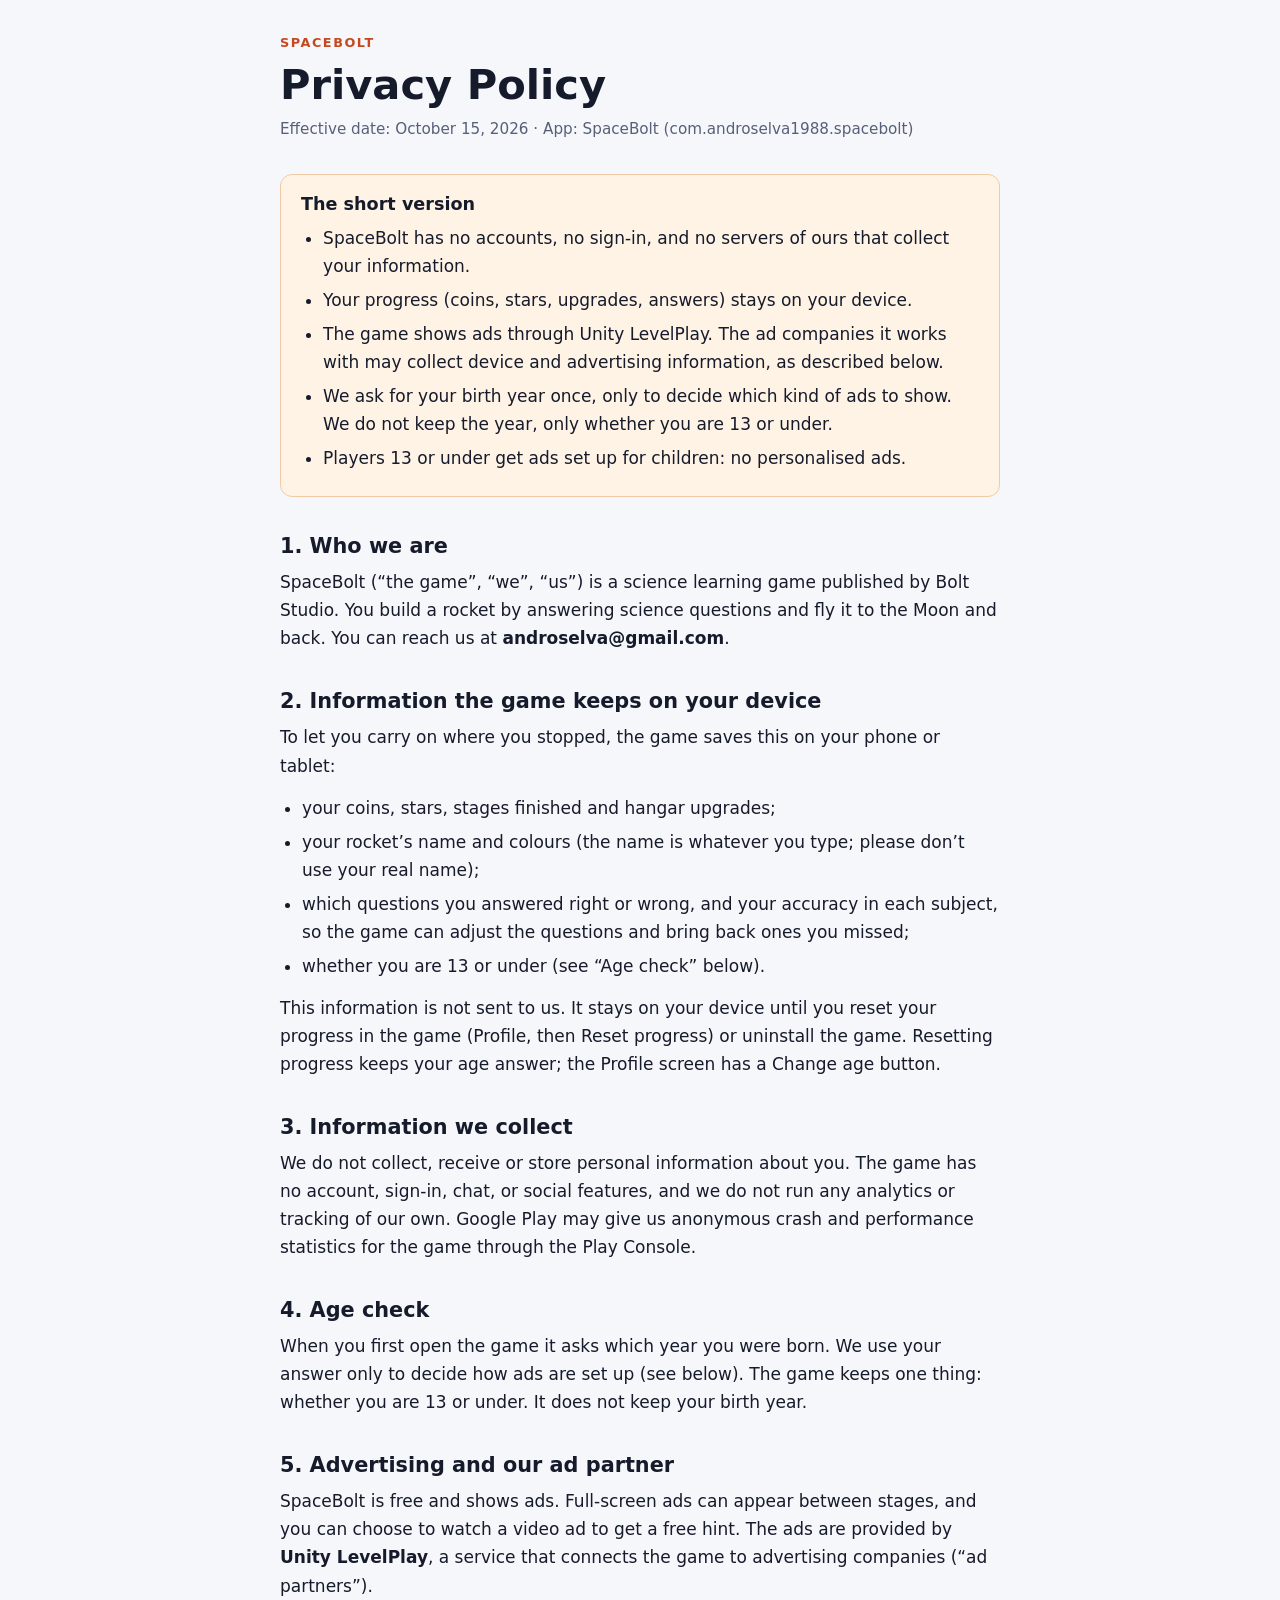
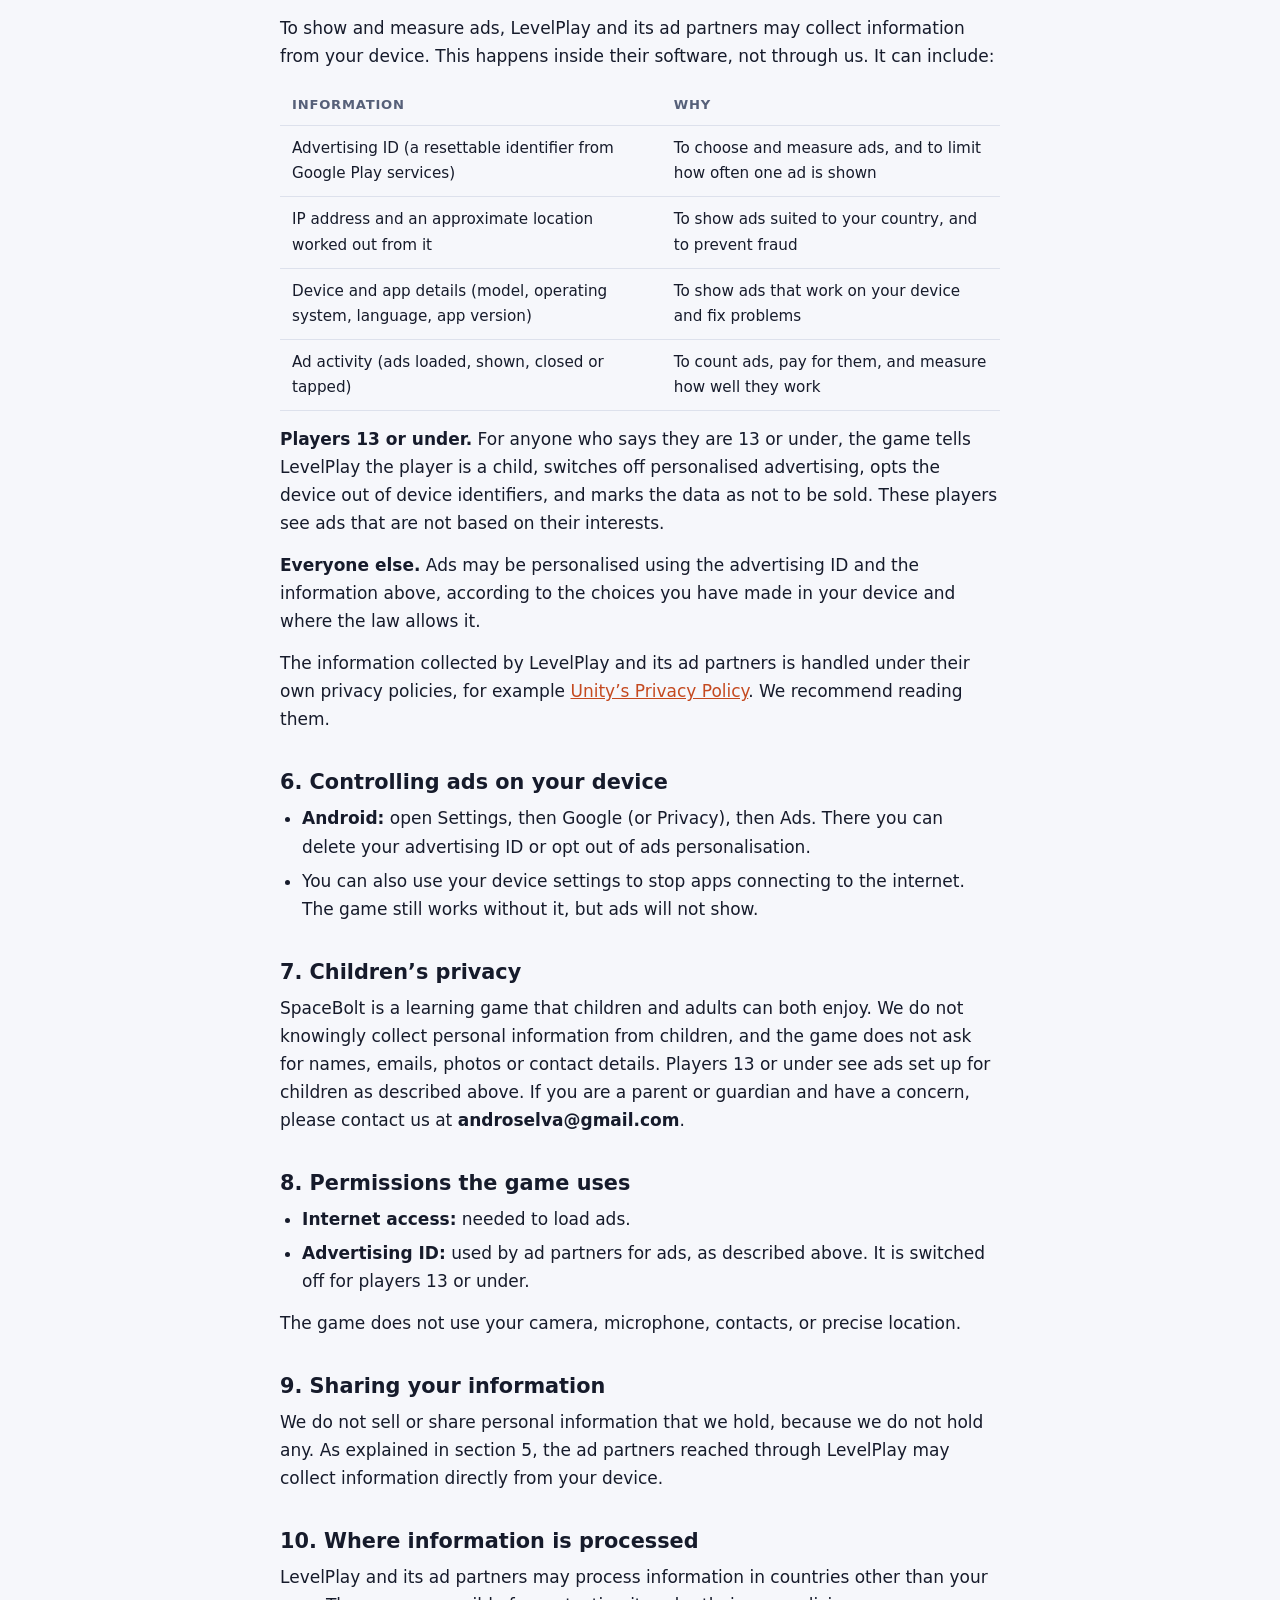
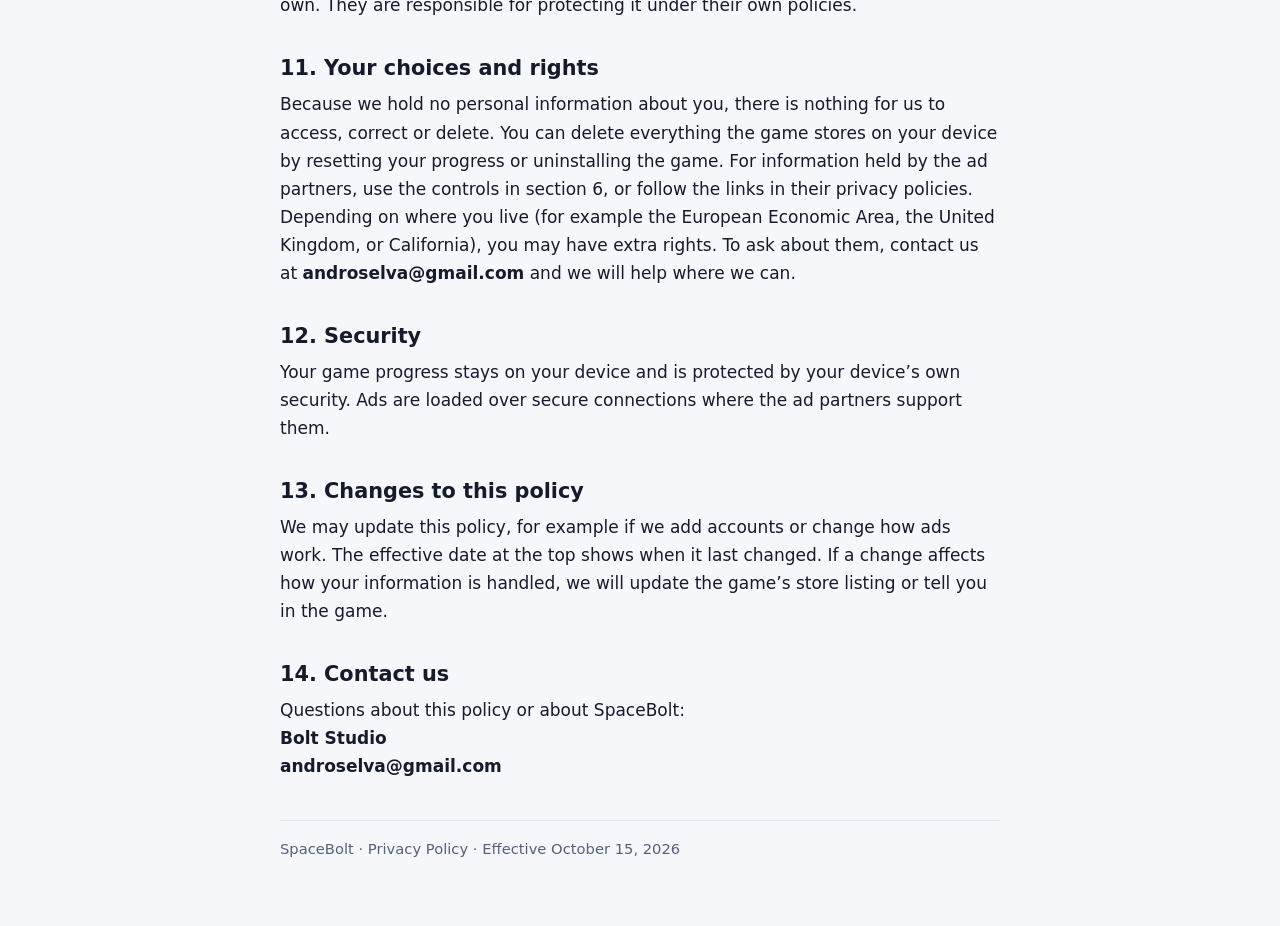
==== spacebolt-privacy-policy.html @ 2b7ae3f5 "Create spacebolt-privacy-policy.html" ====
<!doctype html>
<html lang="en">
<head>
<meta charset="utf-8">
<meta name="viewport" content="width=device-width, initial-scale=1">
<title>SpaceBolt Privacy Policy</title>
<meta name="description" content="How SpaceBolt, a science learning game, handles information.">
<style>
  :root {
    --bg: #f6f7fb;
    --card: #ffffff;
    --fg: #161b2b;
    --muted: #566079;
    --line: #dde1ec;
    --accent: #c4491f;
    --note: #fff3e6;
    --note-line: #f1c9a4;
  }
  @media (prefers-color-scheme: dark) {
    :root {
      --bg: #0c1019;
      --card: #131928;
      --fg: #e8ebf4;
      --muted: #a0a9c0;
      --line: #263049;
      --accent: #ff9a63;
      --note: #1d2436;
      --note-line: #34405e;
    }
  }
  * { box-sizing: border-box; }
  html { -webkit-text-size-adjust: 100%; }
  body {
    margin: 0;
    background: var(--bg);
    color: var(--fg);
    font: 17px/1.65 system-ui, -apple-system, "Segoe UI", Roboto, "Helvetica Neue", Arial, sans-serif;
  }
  main {
    max-width: 760px;
    margin: 0 auto;
    padding: 32px 20px 64px;
  }
  header { padding-bottom: 8px; }
  .eyebrow {
    margin: 0 0 8px;
    font-size: 0.8rem;
    letter-spacing: 0.12em;
    text-transform: uppercase;
    color: var(--accent);
    font-weight: 600;
  }
  h1 { margin: 0 0 8px; font-size: clamp(1.9rem, 6vw, 2.6rem); line-height: 1.15; }
  h2 { margin: 36px 0 8px; font-size: 1.3rem; line-height: 1.3; }
  p, li { max-width: 68ch; }
  p { margin: 0 0 14px; }
  ul { margin: 0 0 14px; padding-left: 1.3em; }
  li { margin-bottom: 6px; }
  a { color: var(--accent); }
  a:focus-visible { outline: 2px solid var(--accent); outline-offset: 2px; }
  .meta { color: var(--muted); margin: 0; font-size: 0.95rem; }
  .summary {
    margin: 24px 0 0;
    padding: 18px 20px;
    background: var(--note);
    border: 1px solid var(--note-line);
    border-radius: 12px;
  }
  .summary h2 { margin-top: 0; font-size: 1.1rem; }
  .summary ul { margin-bottom: 0; }
  .table-wrap { overflow-x: auto; margin: 0 0 14px; }
  table { border-collapse: collapse; width: 100%; min-width: 480px; font-size: 0.95rem; }
  th, td { text-align: left; vertical-align: top; padding: 10px 12px; border-bottom: 1px solid var(--line); }
  th { color: var(--muted); font-weight: 600; font-size: 0.82rem; letter-spacing: 0.06em; text-transform: uppercase; }
  footer { margin-top: 40px; padding-top: 16px; border-top: 1px solid var(--line); color: var(--muted); font-size: 0.92rem; }
</style>
</head>
<body>
<main>
  <header>
    <p class="eyebrow">SpaceBolt</p>
    <h1>Privacy Policy</h1>
    <p class="meta">Effective date: October 15, 2026 &middot; App: SpaceBolt (com.androselva1988.spacebolt)</p>
  </header>

  <section class="summary" aria-labelledby="summary">
    <h2 id="summary">The short version</h2>
    <ul>
      <li>SpaceBolt has no accounts, no sign-in, and no servers of ours that collect your information.</li>
      <li>Your progress (coins, stars, upgrades, answers) stays on your device.</li>
      <li>The game shows ads through Unity LevelPlay. The ad companies it works with may collect device and advertising information, as described below.</li>
      <li>We ask for your birth year once, only to decide which kind of ads to show. We do not keep the year, only whether you are 13 or under.</li>
      <li>Players 13 or under get ads set up for children: no personalised ads.</li>
    </ul>
  </section>

  <h2>1. Who we are</h2>
  <p>SpaceBolt (&ldquo;the game&rdquo;, &ldquo;we&rdquo;, &ldquo;us&rdquo;) is a science learning game published by Bolt Studio. You build a rocket by answering science questions and fly it to the Moon and back. You can reach us at <strong>androselva@gmail.com</strong>.</p>

  <h2>2. Information the game keeps on your device</h2>
  <p>To let you carry on where you stopped, the game saves this on your phone or tablet:</p>
  <ul>
    <li>your coins, stars, stages finished and hangar upgrades;</li>
    <li>your rocket&rsquo;s name and colours (the name is whatever you type; please don&rsquo;t use your real name);</li>
    <li>which questions you answered right or wrong, and your accuracy in each subject, so the game can adjust the questions and bring back ones you missed;</li>
    <li>whether you are 13 or under (see &ldquo;Age check&rdquo; below).</li>
  </ul>
  <p>This information is not sent to us. It stays on your device until you reset your progress in the game (Profile, then Reset progress) or uninstall the game. Resetting progress keeps your age answer; the Profile screen has a Change age button.</p>

  <h2>3. Information we collect</h2>
  <p>We do not collect, receive or store personal information about you. The game has no account, sign-in, chat, or social features, and we do not run any analytics or tracking of our own. Google Play may give us anonymous crash and performance statistics for the game through the Play Console.</p>

  <h2>4. Age check</h2>
  <p>When you first open the game it asks which year you were born. We use your answer only to decide how ads are set up (see below). The game keeps one thing: whether you are 13 or under. It does not keep your birth year.</p>

  <h2>5. Advertising and our ad partner</h2>
  <p>SpaceBolt is free and shows ads. Full-screen ads can appear between stages, and you can choose to watch a video ad to get a free hint. The ads are provided by <strong>Unity LevelPlay</strong>, a service that connects the game to advertising companies (&ldquo;ad partners&rdquo;).</p>
  <p>To show and measure ads, LevelPlay and its ad partners may collect information from your device. This happens inside their software, not through us. It can include:</p>
  <div class="table-wrap">
    <table>
      <thead>
        <tr><th>Information</th><th>Why</th></tr>
      </thead>
      <tbody>
        <tr><td>Advertising ID (a resettable identifier from Google Play services)</td><td>To choose and measure ads, and to limit how often one ad is shown</td></tr>
        <tr><td>IP address and an approximate location worked out from it</td><td>To show ads suited to your country, and to prevent fraud</td></tr>
        <tr><td>Device and app details (model, operating system, language, app version)</td><td>To show ads that work on your device and fix problems</td></tr>
        <tr><td>Ad activity (ads loaded, shown, closed or tapped)</td><td>To count ads, pay for them, and measure how well they work</td></tr>
      </tbody>
    </table>
  </div>

  <p><strong>Players 13 or under.</strong> For anyone who says they are 13 or under, the game tells LevelPlay the player is a child, switches off personalised advertising, opts the device out of device identifiers, and marks the data as not to be sold. These players see ads that are not based on their interests.</p>
  <p><strong>Everyone else.</strong> Ads may be personalised using the advertising ID and the information above, according to the choices you have made in your device and where the law allows it.</p>
  <p>The information collected by LevelPlay and its ad partners is handled under their own privacy policies, for example <a href="https://unity.com/legal/privacy-policy" target="_blank" rel="noopener noreferrer">Unity&rsquo;s Privacy Policy</a>. We recommend reading them.</p>

  <h2>6. Controlling ads on your device</h2>
  <ul>
    <li><strong>Android:</strong> open Settings, then Google (or Privacy), then Ads. There you can delete your advertising ID or opt out of ads personalisation.</li>
    <li>You can also use your device settings to stop apps connecting to the internet. The game still works without it, but ads will not show.</li>
  </ul>

  <h2>7. Children&rsquo;s privacy</h2>
  <p>SpaceBolt is a learning game that children and adults can both enjoy. We do not knowingly collect personal information from children, and the game does not ask for names, emails, photos or contact details. Players 13 or under see ads set up for children as described above. If you are a parent or guardian and have a concern, please contact us at <strong>androselva@gmail.com</strong>.</p>

  <h2>8. Permissions the game uses</h2>
  <ul>
    <li><strong>Internet access:</strong> needed to load ads.</li>
    <li><strong>Advertising ID:</strong> used by ad partners for ads, as described above. It is switched off for players 13 or under.</li>
  </ul>
  <p>The game does not use your camera, microphone, contacts, or precise location.</p>

  <h2>9. Sharing your information</h2>
  <p>We do not sell or share personal information that we hold, because we do not hold any. As explained in section 5, the ad partners reached through LevelPlay may collect information directly from your device.</p>

  <h2>10. Where information is processed</h2>
  <p>LevelPlay and its ad partners may process information in countries other than your own. They are responsible for protecting it under their own policies.</p>

  <h2>11. Your choices and rights</h2>
  <p>Because we hold no personal information about you, there is nothing for us to access, correct or delete. You can delete everything the game stores on your device by resetting your progress or uninstalling the game. For information held by the ad partners, use the controls in section 6, or follow the links in their privacy policies. Depending on where you live (for example the European Economic Area, the United Kingdom, or California), you may have extra rights. To ask about them, contact us at <strong>androselva@gmail.com</strong> and we will help where we can.</p>

  <h2>12. Security</h2>
  <p>Your game progress stays on your device and is protected by your device&rsquo;s own security. Ads are loaded over secure connections where the ad partners support them.</p>

  <h2>13. Changes to this policy</h2>
  <p>We may update this policy, for example if we add accounts or change how ads work. The effective date at the top shows when it last changed. If a change affects how your information is handled, we will update the game&rsquo;s store listing or tell you in the game.</p>

  <h2>14. Contact us</h2>
  <p>Questions about this policy or about SpaceBolt:<br><strong>Bolt Studio</strong><br><strong>androselva@gmail.com</strong></p>

  <footer>SpaceBolt &middot; Privacy Policy &middot; Effective October 15, 2026</footer>
</main>
</body>
</html>
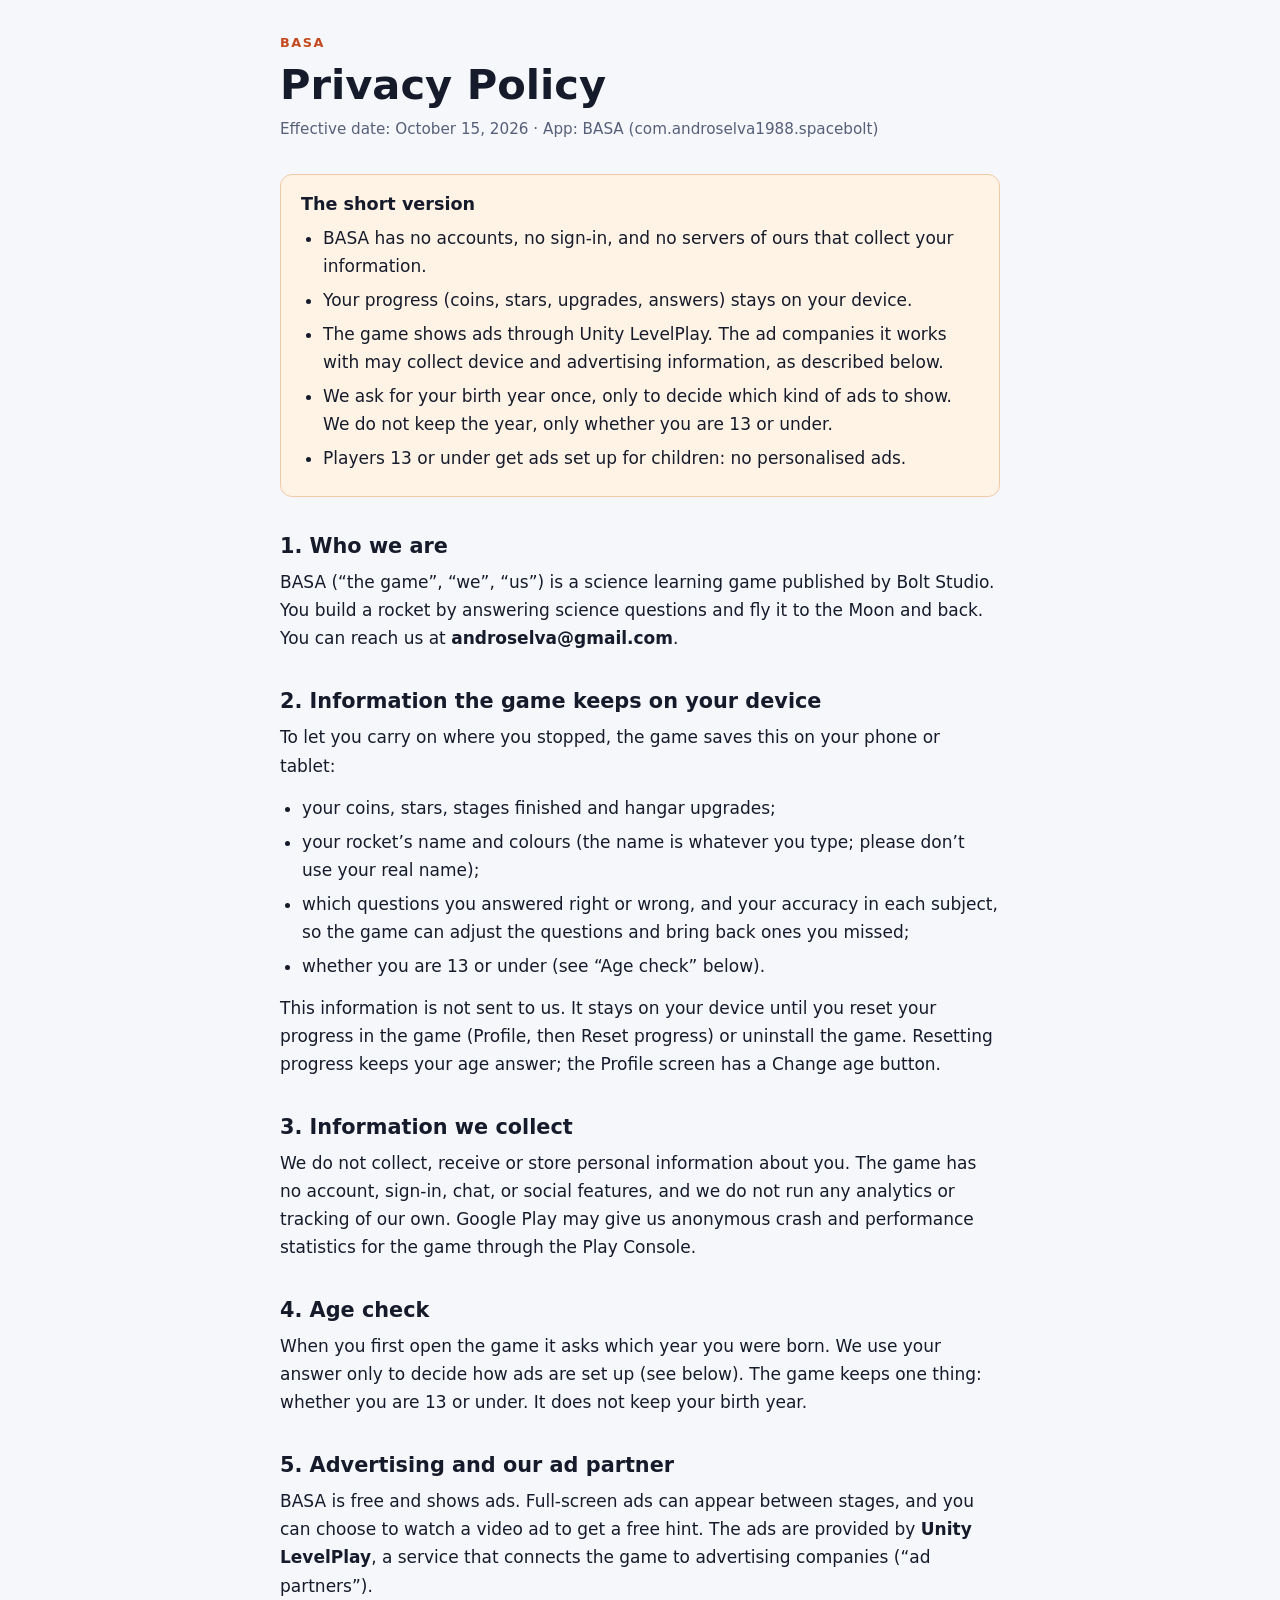
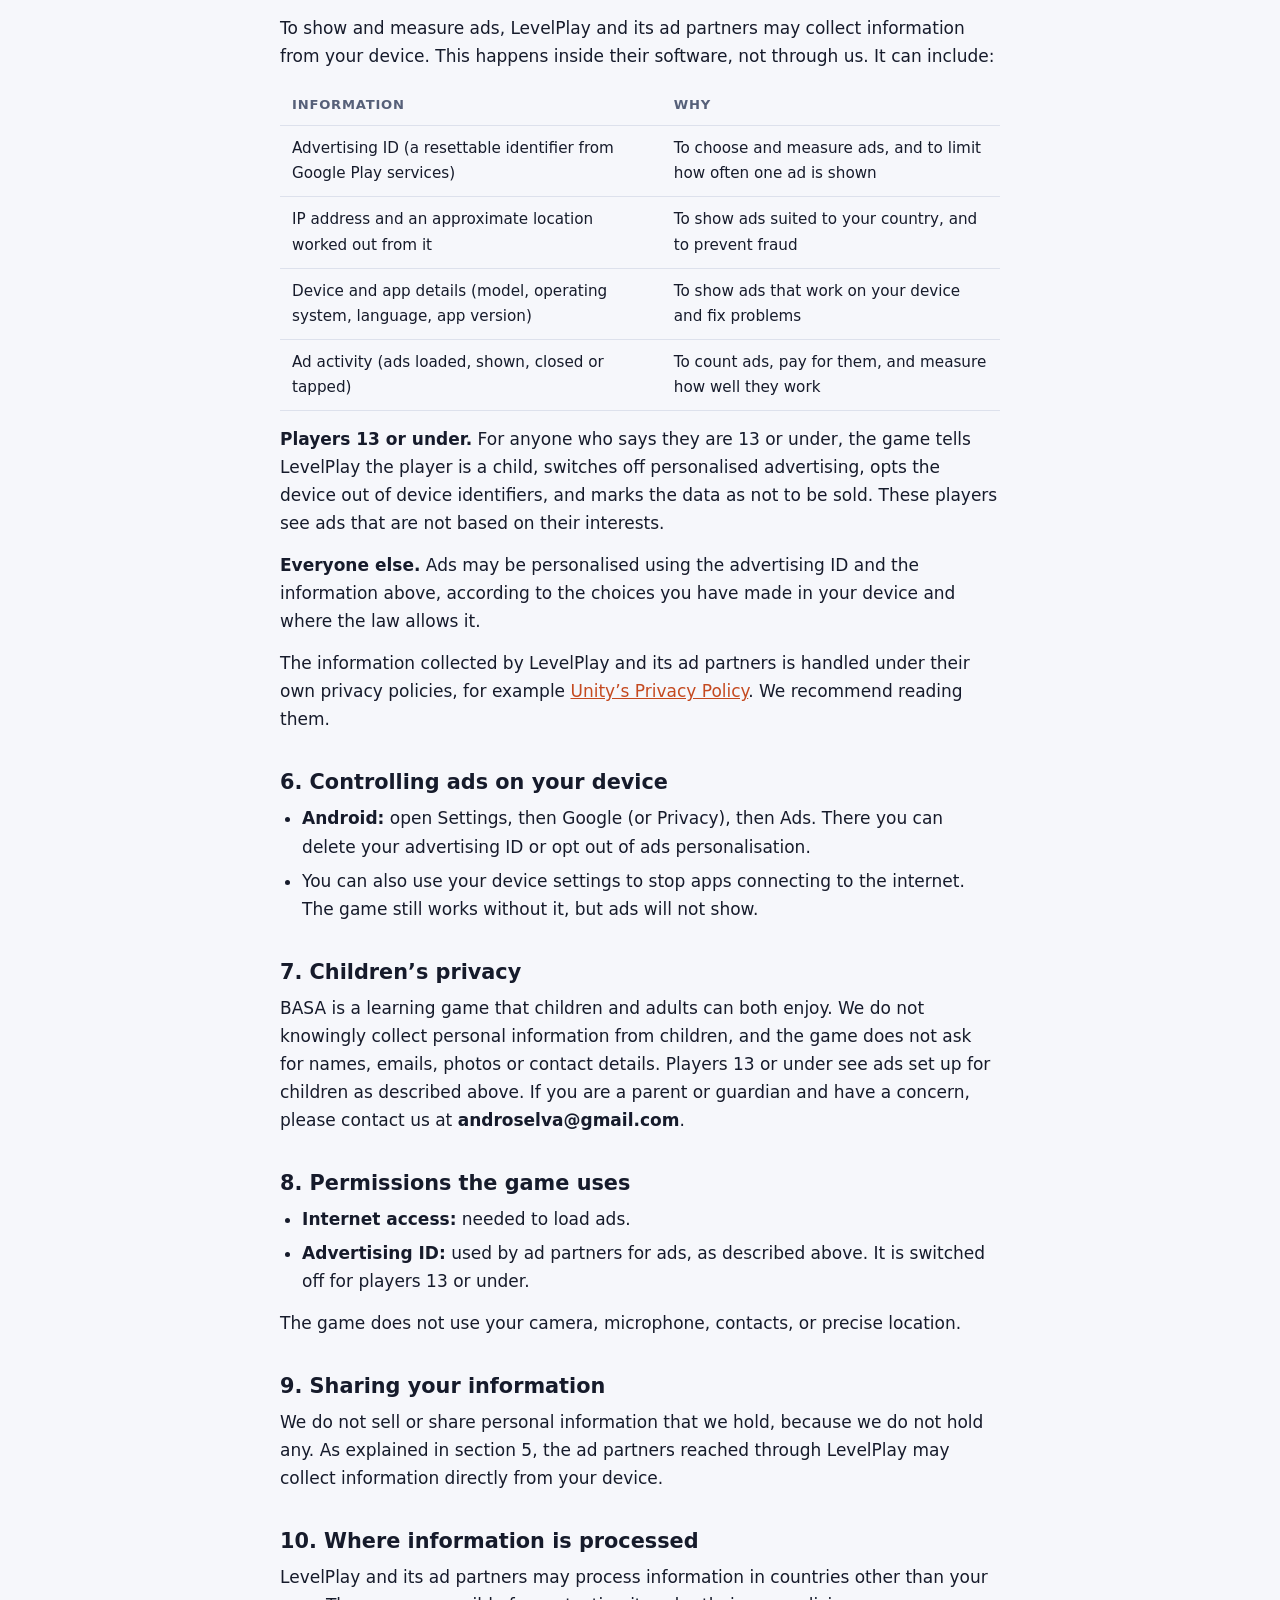
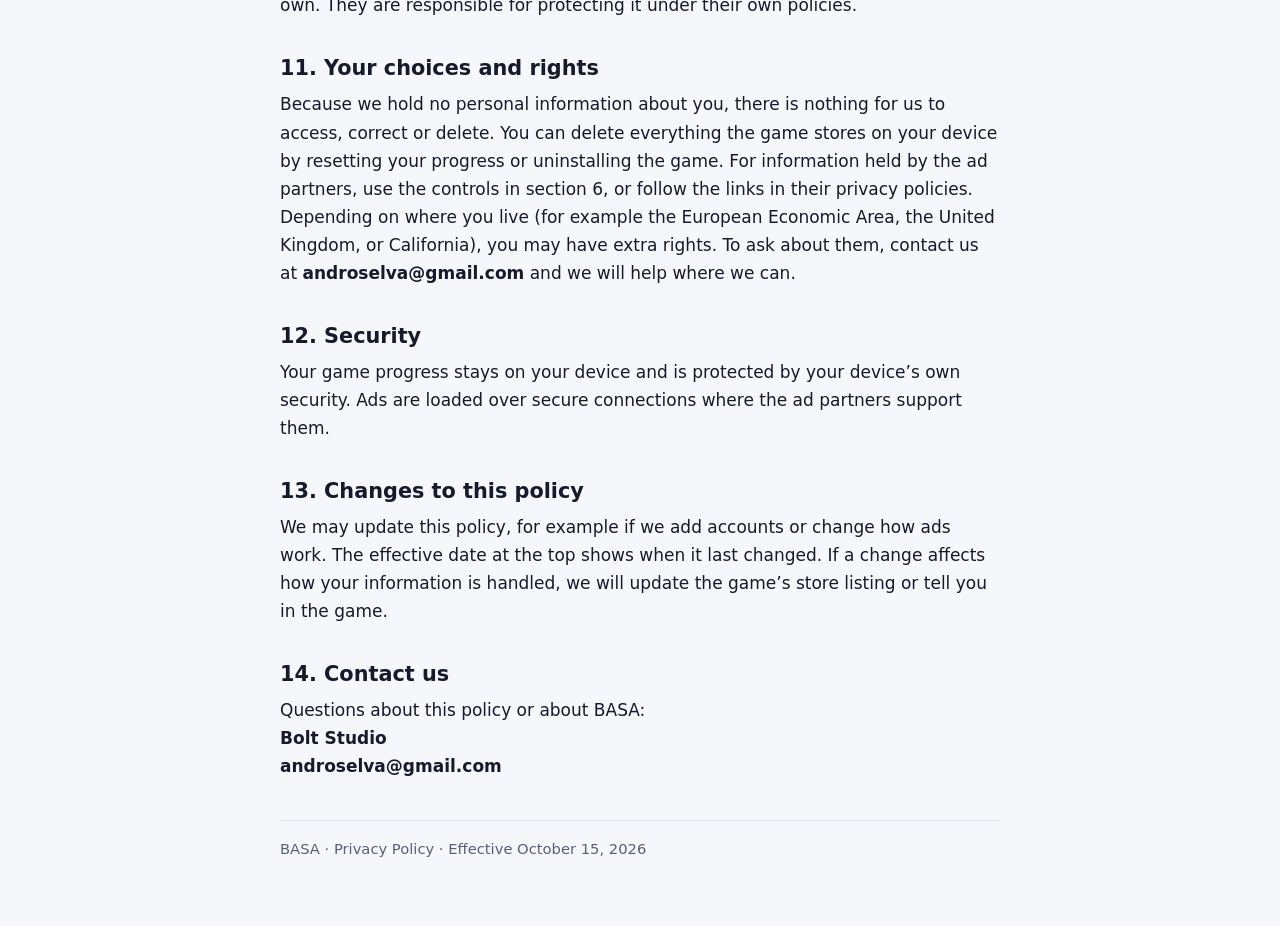
==== commit 01d5236d: "Update spacebolt-privacy-policy.html" ====
--- a/spacebolt-privacy-policy.html
+++ b/spacebolt-privacy-policy.html
@@ -3,8 +3,8 @@
 <head>
 <meta charset="utf-8">
 <meta name="viewport" content="width=device-width, initial-scale=1">
-<title>SpaceBolt Privacy Policy</title>
-<meta name="description" content="How SpaceBolt, a science learning game, handles information.">
+<title>BASA Privacy Policy</title>
+<meta name="description" content="How BASA, a science learning game, handles information.">
 <style>
   :root {
     --bg: #f6f7fb;
@@ -78,15 +78,15 @@
 <body>
 <main>
   <header>
-    <p class="eyebrow">SpaceBolt</p>
+    <p class="eyebrow">BASA</p>
     <h1>Privacy Policy</h1>
-    <p class="meta">Effective date: October 15, 2026 &middot; App: SpaceBolt (com.androselva1988.spacebolt)</p>
+    <p class="meta">Effective date: October 15, 2026 &middot; App: BASA (com.androselva1988.spacebolt)</p>
   </header>
 
   <section class="summary" aria-labelledby="summary">
     <h2 id="summary">The short version</h2>
     <ul>
-      <li>SpaceBolt has no accounts, no sign-in, and no servers of ours that collect your information.</li>
+      <li>BASA has no accounts, no sign-in, and no servers of ours that collect your information.</li>
       <li>Your progress (coins, stars, upgrades, answers) stays on your device.</li>
       <li>The game shows ads through Unity LevelPlay. The ad companies it works with may collect device and advertising information, as described below.</li>
       <li>We ask for your birth year once, only to decide which kind of ads to show. We do not keep the year, only whether you are 13 or under.</li>
@@ -95,7 +95,7 @@
   </section>
 
   <h2>1. Who we are</h2>
-  <p>SpaceBolt (&ldquo;the game&rdquo;, &ldquo;we&rdquo;, &ldquo;us&rdquo;) is a science learning game published by Bolt Studio. You build a rocket by answering science questions and fly it to the Moon and back. You can reach us at <strong>androselva@gmail.com</strong>.</p>
+  <p>BASA (&ldquo;the game&rdquo;, &ldquo;we&rdquo;, &ldquo;us&rdquo;) is a science learning game published by Bolt Studio. You build a rocket by answering science questions and fly it to the Moon and back. You can reach us at <strong>androselva@gmail.com</strong>.</p>
 
   <h2>2. Information the game keeps on your device</h2>
   <p>To let you carry on where you stopped, the game saves this on your phone or tablet:</p>
@@ -114,7 +114,7 @@
   <p>When you first open the game it asks which year you were born. We use your answer only to decide how ads are set up (see below). The game keeps one thing: whether you are 13 or under. It does not keep your birth year.</p>
 
   <h2>5. Advertising and our ad partner</h2>
-  <p>SpaceBolt is free and shows ads. Full-screen ads can appear between stages, and you can choose to watch a video ad to get a free hint. The ads are provided by <strong>Unity LevelPlay</strong>, a service that connects the game to advertising companies (&ldquo;ad partners&rdquo;).</p>
+  <p>BASA is free and shows ads. Full-screen ads can appear between stages, and you can choose to watch a video ad to get a free hint. The ads are provided by <strong>Unity LevelPlay</strong>, a service that connects the game to advertising companies (&ldquo;ad partners&rdquo;).</p>
   <p>To show and measure ads, LevelPlay and its ad partners may collect information from your device. This happens inside their software, not through us. It can include:</p>
   <div class="table-wrap">
     <table>
@@ -141,7 +141,7 @@
   </ul>
 
   <h2>7. Children&rsquo;s privacy</h2>
-  <p>SpaceBolt is a learning game that children and adults can both enjoy. We do not knowingly collect personal information from children, and the game does not ask for names, emails, photos or contact details. Players 13 or under see ads set up for children as described above. If you are a parent or guardian and have a concern, please contact us at <strong>androselva@gmail.com</strong>.</p>
+  <p>BASA is a learning game that children and adults can both enjoy. We do not knowingly collect personal information from children, and the game does not ask for names, emails, photos or contact details. Players 13 or under see ads set up for children as described above. If you are a parent or guardian and have a concern, please contact us at <strong>androselva@gmail.com</strong>.</p>
 
   <h2>8. Permissions the game uses</h2>
   <ul>
@@ -166,9 +166,9 @@
   <p>We may update this policy, for example if we add accounts or change how ads work. The effective date at the top shows when it last changed. If a change affects how your information is handled, we will update the game&rsquo;s store listing or tell you in the game.</p>
 
   <h2>14. Contact us</h2>
-  <p>Questions about this policy or about SpaceBolt:<br><strong>Bolt Studio</strong><br><strong>androselva@gmail.com</strong></p>
+  <p>Questions about this policy or about BASA:<br><strong>Bolt Studio</strong><br><strong>androselva@gmail.com</strong></p>
 
-  <footer>SpaceBolt &middot; Privacy Policy &middot; Effective October 15, 2026</footer>
+  <footer>BASA &middot; Privacy Policy &middot; Effective October 15, 2026</footer>
 </main>
 </body>
 </html>
